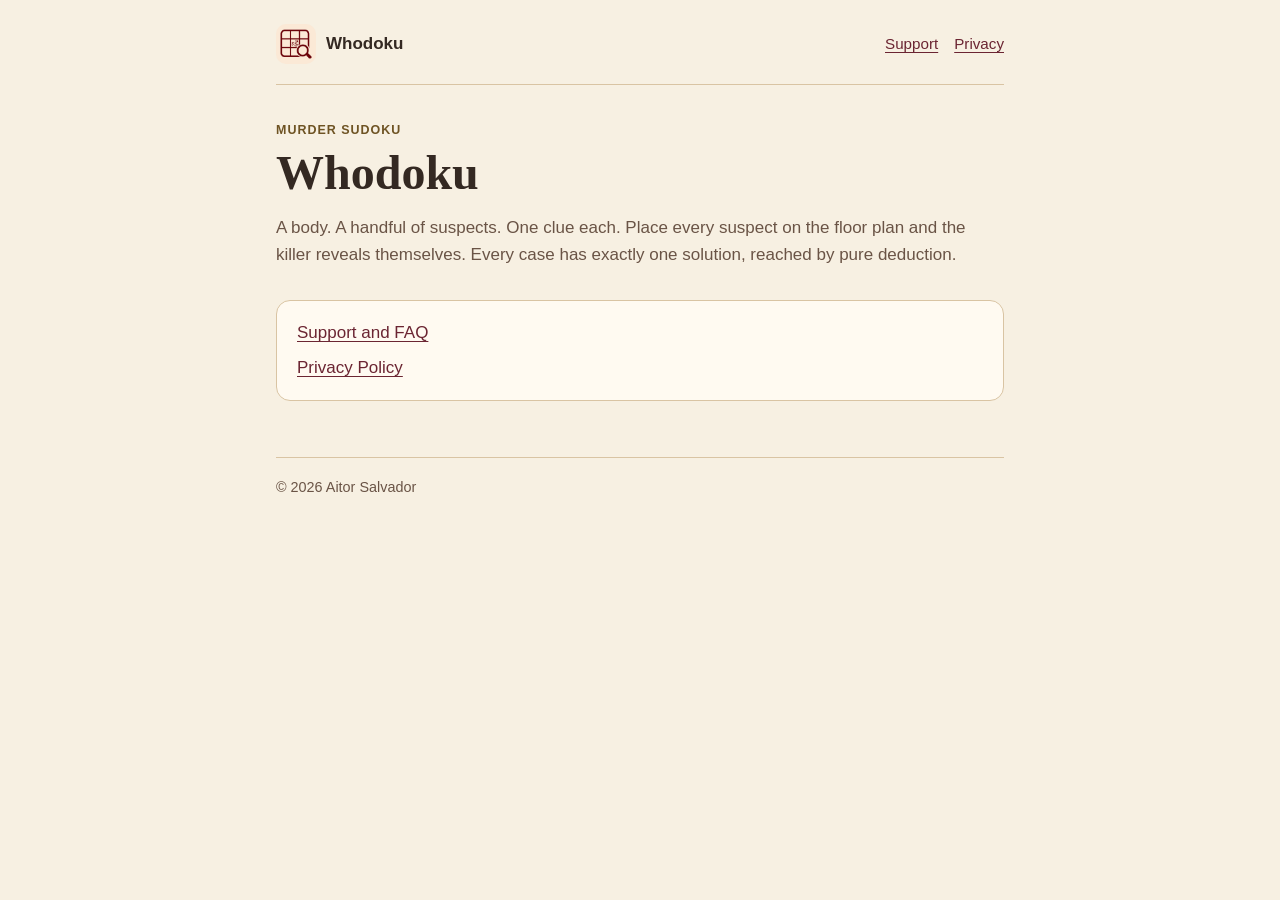
==== whodoku/index.html @ 44576a93 "Add Whodoku support and privacy pages Co-Authored-By: Claude Opus 5.5 <noreply@anthropic.com>" ====
<!doctype html>
<html lang="en">
<head>
  <meta charset="utf-8">
  <meta name="viewport" content="width=device-width, initial-scale=1">
  <title>Murder Sudoku: Whodoku</title>
  <meta name="description" content="Whodoku: a murder mystery logic puzzle for iOS and Android.">
  <link rel="icon" href="icon.png">
  <link rel="stylesheet" href="style.css">
</head>
<body>
  <div class="shell">
    <nav>
      <a class="brand" href="./"><img src="icon.png" alt="">Whodoku</a>
      <div class="links">
        <a href="support.html">Support</a>
        <a href="privacy.html">Privacy</a>
      </div>
    </nav>
    <header>
      <p class="eyebrow">Murder Sudoku</p>
      <h1>Whodoku</h1>
      <p class="lede">A body. A handful of suspects. One clue each. Place every suspect on the floor plan and the
      killer reveals themselves. Every case has exactly one solution, reached by pure deduction.</p>
    </header>
    <main>
      <div class="card">
        <p><a href="support.html">Support and FAQ</a></p>
        <p><a href="privacy.html">Privacy Policy</a></p>
      </div>
    </main>
    <footer>© 2026 Aitor Salvador</footer>
  </div>
</body>
</html>
---- whodoku/style.css ----
:root {
  color-scheme: light dark;
  --paper: #f7f0e2;
  --panel: #fffaf1;
  --ink: #342922;
  --muted: #6a5446;
  --line: #d9c4a3;
  --accent: #832f3c;
  --accent-ink: #6b2532;
  --gold: #6e5323;
}

@media (prefers-color-scheme: dark) {
  :root {
    --paper: #1e1916;
    --panel: #2a2420;
    --ink: #f2e8d8;
    --muted: #c8b6a2;
    --line: #4a3e35;
    --accent: #e08a96;
    --accent-ink: #f0a6b0;
    --gold: #d3ac64;
  }
}

* { box-sizing: border-box; }

body {
  margin: 0;
  background: var(--paper);
  color: var(--ink);
  font-family: -apple-system, BlinkMacSystemFont, "Segoe UI", Roboto, "Helvetica Neue", Arial, sans-serif;
  font-size: 17px;
  line-height: 1.6;
  -webkit-text-size-adjust: 100%;
}

a { color: var(--accent-ink); text-underline-offset: 0.18em; }
a:focus-visible { outline: 3px solid var(--accent); outline-offset: 2px; border-radius: 3px; }

.shell { max-width: 760px; margin: 0 auto; padding: 24px 16px 64px; }

nav {
  display: flex;
  align-items: center;
  justify-content: space-between;
  gap: 12px;
  flex-wrap: wrap;
  padding-bottom: 20px;
  border-bottom: 1px solid var(--line);
}

.brand { display: flex; align-items: center; gap: 10px; color: var(--ink); text-decoration: none; font-weight: 700; }
.brand img { width: 40px; height: 40px; border-radius: 10px; }
nav .links { display: flex; gap: 16px; font-size: 0.95rem; }
nav .links a[aria-current="page"] { color: var(--ink); font-weight: 600; text-decoration: none; }

header { padding: 36px 0 8px; }
.eyebrow { margin: 0 0 6px; color: var(--gold); font-size: 0.78rem; font-weight: 700; letter-spacing: 0.08em; text-transform: uppercase; }
h1 { margin: 0; font-family: Georgia, "Times New Roman", serif; font-size: clamp(2rem, 7vw, 3rem); line-height: 1.1; }
.lede { margin: 14px 0 0; color: var(--muted); }

h2 { margin: 40px 0 8px; font-family: Georgia, "Times New Roman", serif; font-size: 1.45rem; line-height: 1.25; }
h3 { margin: 24px 0 4px; font-size: 1.05rem; }
p, ul { margin: 8px 0; }
ul { padding-left: 1.25em; }
li { margin: 4px 0; }

.card {
  margin: 24px 0;
  padding: 18px 20px;
  background: var(--panel);
  border: 1px solid var(--line);
  border-radius: 14px;
}
.card p:first-child { margin-top: 0; }
.card p:last-child { margin-bottom: 0; }

.button {
  display: inline-block;
  margin-top: 6px;
  padding: 10px 18px;
  background: var(--accent);
  color: var(--paper);
  border-radius: 999px;
  font-weight: 600;
  text-decoration: none;
}

details { border-bottom: 1px solid var(--line); padding: 12px 0; }
summary { cursor: pointer; font-weight: 600; }
details > p, details > ul { color: var(--ink); }

.table-wrap { overflow-x: auto; margin: 12px 0; }
table { width: 100%; border-collapse: collapse; font-size: 0.93rem; }
th, td { text-align: left; vertical-align: top; padding: 8px 10px; border-bottom: 1px solid var(--line); }
th { color: var(--muted); font-weight: 600; }

footer { margin-top: 56px; padding-top: 18px; border-top: 1px solid var(--line); color: var(--muted); font-size: 0.9rem; }
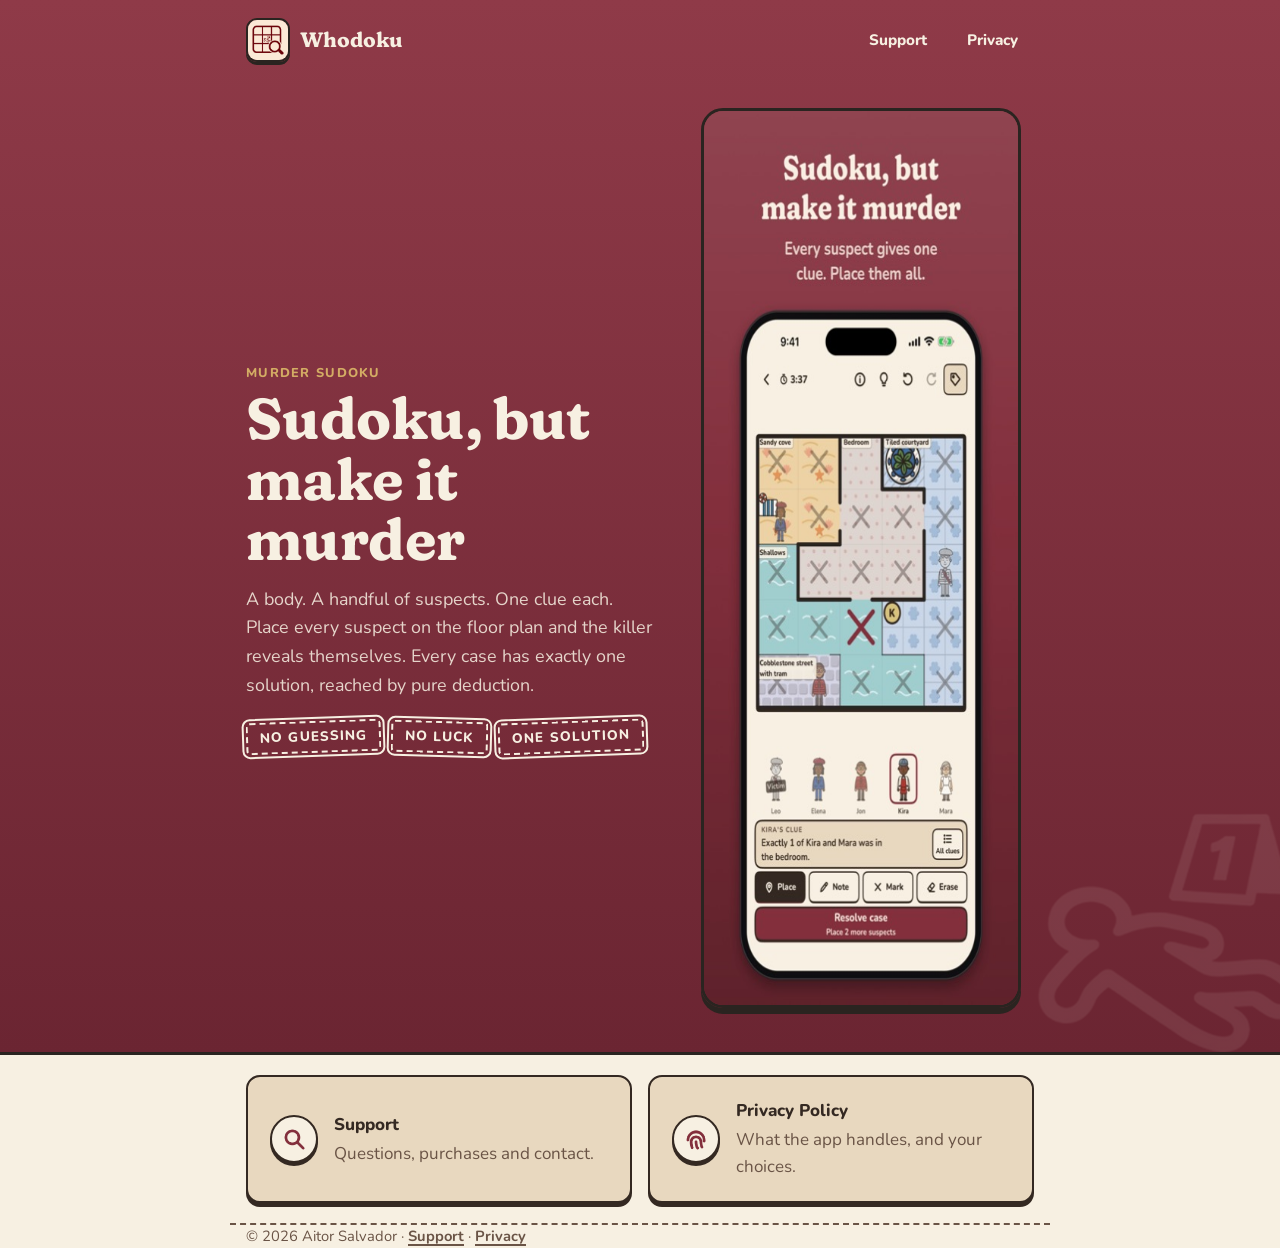
==== commit c3353162: "Whodoku pages: the app's look (Fraunces, Nunito, case-board cards, stamps) Co-Authored-By: Claude Op" ====
--- a/whodoku/index.html
+++ b/whodoku/index.html
@@ -5,31 +5,51 @@
   <meta name="viewport" content="width=device-width, initial-scale=1">
   <title>Murder Sudoku: Whodoku</title>
   <meta name="description" content="Whodoku: a murder mystery logic puzzle for iOS and Android.">
+  <meta name="theme-color" content="#8f3a48">
   <link rel="icon" href="icon.png">
+  <link rel="apple-touch-icon" href="icon.png">
   <link rel="stylesheet" href="style.css">
 </head>
 <body>
-  <div class="shell">
-    <nav>
-      <a class="brand" href="./"><img src="icon.png" alt="">Whodoku</a>
-      <div class="links">
-        <a href="support.html">Support</a>
-        <a href="privacy.html">Privacy</a>
+  <div class="hero">
+    <div class="wrap">
+      <div class="topbar">
+        <a class="brand" href="./"><img src="icon.png" alt="">Whodoku</a>
+        <nav class="tabs" aria-label="Pages">
+          <a class="tab" href="support.html">Support</a>
+          <a class="tab" href="privacy.html">Privacy</a>
+        </nav>
       </div>
-    </nav>
-    <header>
-      <p class="eyebrow">Murder Sudoku</p>
-      <h1>Whodoku</h1>
-      <p class="lede">A body. A handful of suspects. One clue each. Place every suspect on the floor plan and the
-      killer reveals themselves. Every case has exactly one solution, reached by pure deduction.</p>
-    </header>
-    <main>
-      <div class="card">
-        <p><a href="support.html">Support and FAQ</a></p>
-        <p><a href="privacy.html">Privacy Policy</a></p>
+      <div class="hero-body split">
+        <div>
+          <p class="eyebrow">Murder Sudoku</p>
+          <h1>Sudoku, but make it murder</h1>
+          <p class="lede">A body. A handful of suspects. One clue each. Place every suspect on the floor plan and the
+          killer reveals themselves. Every case has exactly one solution, reached by pure deduction.</p>
+          <div class="stamps">
+            <span class="stamp">No guessing</span>
+            <span class="stamp">No luck</span>
+            <span class="stamp">One solution</span>
+          </div>
+        </div>
+        <div class="shot"><img src="assets/screenshot-case.jpg" alt="A Whodoku case: a floor plan with rooms, suspects and a clue" width="414" height="900"></div>
       </div>
-    </main>
-    <footer>© 2026 Aitor Salvador</footer>
+    </div>
   </div>
+
+  <main class="wrap">
+    <div class="links-grid">
+      <a class="card link-card" href="support.html">
+        <span class="badge-icon"><span class="icon" style="--src:url(assets/ds_icon_magnifier.png)"></span></span>
+        <span><strong>Support</strong><p>Questions, purchases and contact.</p></span>
+      </a>
+      <a class="card link-card" href="privacy.html">
+        <span class="badge-icon"><span class="icon" style="--src:url(assets/ds_icon_fingerprint.png)"></span></span>
+        <span><strong>Privacy Policy</strong><p>What the app handles, and your choices.</p></span>
+      </a>
+    </div>
+  </main>
+
+  <footer class="wrap">© 2026 Aitor Salvador · <a href="support.html">Support</a> · <a href="privacy.html">Privacy</a></footer>
 </body>
 </html>
--- a/whodoku/style.css
+++ b/whodoku/style.css
@@ -1,99 +1,283 @@
+/* Whodoku site: the app's design system (MurdokuTheme) on the web. Fonts are the app's own (OFL), self-hosted. */
+@font-face { font-family: "Fraunces"; src: url("fonts/Fraunces-Bold.ttf") format("truetype"); font-weight: 700; font-display: swap; }
+@font-face { font-family: "Nunito"; src: url("fonts/Nunito-Regular.ttf") format("truetype"); font-weight: 400; font-display: swap; }
+@font-face { font-family: "Nunito"; src: url("fonts/Nunito-Bold.ttf") format("truetype"); font-weight: 700; font-display: swap; }
+@font-face { font-family: "Nunito"; src: url("fonts/Nunito-ExtraBold.ttf") format("truetype"); font-weight: 800; font-display: swap; }
+
 :root {
-  color-scheme: light dark;
+  color-scheme: light;
   --paper: #f7f0e2;
-  --panel: #fffaf1;
+  --surface: #e8d8bf;
+  --surface-hover: #e0cdaf;
   --ink: #342922;
   --muted: #6a5446;
-  --line: #d9c4a3;
+  --wall: #2a2420;
   --accent: #832f3c;
-  --accent-ink: #6b2532;
+  --accent-pressed: #6b2532;
+  --door: #d3ac64;
   --gold: #6e5323;
-}
-
-@media (prefers-color-scheme: dark) {
-  :root {
-    --paper: #1e1916;
-    --panel: #2a2420;
-    --ink: #f2e8d8;
-    --muted: #c8b6a2;
-    --line: #4a3e35;
-    --accent: #e08a96;
-    --accent-ink: #f0a6b0;
-    --gold: #d3ac64;
-  }
+  --teal: #2f5d5a;
+  --tile: #9dc0de;
+  --terracotta: #e3a17e;
+  --olive: #bcc487;
+  --radius: 14px;
+  --edge: 2px solid var(--ink);
+  --lift: 0 4px 0 var(--ink);
 }
 
 * { box-sizing: border-box; }
+
+html { scroll-behavior: smooth; }
 
 body {
   margin: 0;
   background: var(--paper);
   color: var(--ink);
-  font-family: -apple-system, BlinkMacSystemFont, "Segoe UI", Roboto, "Helvetica Neue", Arial, sans-serif;
+  font-family: "Nunito", -apple-system, BlinkMacSystemFont, "Segoe UI", sans-serif;
   font-size: 17px;
   line-height: 1.6;
   -webkit-text-size-adjust: 100%;
 }
 
-a { color: var(--accent-ink); text-underline-offset: 0.18em; }
-a:focus-visible { outline: 3px solid var(--accent); outline-offset: 2px; border-radius: 3px; }
-
-.shell { max-width: 760px; margin: 0 auto; padding: 24px 16px 64px; }
-
-nav {
+a { color: var(--accent); font-weight: 700; text-underline-offset: 0.2em; text-decoration-thickness: 1.5px; }
+a:hover { color: var(--accent-pressed); }
+a:focus-visible, summary:focus-visible { outline: 3px solid var(--door); outline-offset: 3px; border-radius: 6px; }
+
+.wrap { max-width: 820px; margin: 0 auto; padding: 0 16px; }
+
+/* ---------- Hero band (the store screenshots' backdrop) ---------- */
+.hero {
+  position: relative;
+  overflow: hidden;
+  color: var(--paper);
+  background: linear-gradient(180deg, #8f3a48 0%, #6b2532 100%);
+  border-bottom: 3px solid var(--wall);
+}
+.hero.teal { background: linear-gradient(180deg, #2f6a66 0%, #1f4a49 100%); }
+
+.hero::after { /* the chalk outline from the splash screen, as a watermark */
+  content: "";
+  position: absolute;
+  right: -40px;
+  bottom: -30px;
+  width: 300px;
+  height: 300px;
+  background: var(--paper);
+  opacity: 0.09;
+  -webkit-mask: url("assets/evidence.png") center / contain no-repeat;
+  mask: url("assets/evidence.png") center / contain no-repeat;
+  pointer-events: none;
+}
+
+.topbar { display: flex; align-items: center; justify-content: space-between; gap: 12px; flex-wrap: wrap; padding: 18px 0; }
+.brand { display: flex; align-items: center; gap: 10px; color: var(--paper); text-decoration: none; font-family: "Fraunces", Georgia, serif; font-size: 1.3rem; }
+.brand:hover { color: var(--paper); }
+.brand img { width: 44px; height: 44px; border-radius: 11px; border: 2px solid var(--wall); box-shadow: 0 3px 0 var(--wall); }
+
+.tabs { display: flex; gap: 8px; }
+.tab {
+  padding: 6px 14px;
+  border-radius: 10px;
+  border: 2px solid transparent;
+  color: var(--paper);
+  font-weight: 800;
+  font-size: 0.95rem;
+  text-decoration: none;
+}
+.tab:hover { color: var(--paper); background: rgba(247, 240, 226, 0.12); }
+.tab[aria-current="page"] { background: var(--surface); color: var(--ink); border: var(--edge); box-shadow: 0 3px 0 var(--ink); }
+
+.hero-body { position: relative; z-index: 1; padding: 28px 0 44px; }
+.hero .eyebrow { color: var(--door); }
+.hero h1 { color: var(--paper); }
+.hero .lede { color: rgba(247, 240, 226, 0.86); max-width: 600px; }
+
+.eyebrow {
+  margin: 0 0 6px;
+  color: var(--accent);
+  font-size: 0.8rem;
+  font-weight: 800;
+  letter-spacing: 0.1em;
+  text-transform: uppercase;
+}
+
+h1, h2, h3 { font-family: "Fraunces", Georgia, serif; font-weight: 700; letter-spacing: -0.01em; }
+h1 { margin: 0; font-size: clamp(2.3rem, 8vw, 3.6rem); line-height: 1.05; }
+.lede { margin: 14px 0 0; font-size: 1.12rem; }
+
+/* ---------- Stamps (the "CLASSIFIED" labels) ---------- */
+.stamps { display: flex; flex-wrap: wrap; gap: 10px; margin-top: 22px; }
+.stamp {
+  display: inline-block;
+  padding: 3px 12px;
+  border: 2px dashed currentColor;
+  outline: 2px solid currentColor;
+  outline-offset: 2px;
+  border-radius: 4px;
+  font-weight: 800;
+  font-size: 0.85rem;
+  letter-spacing: 0.08em;
+  text-transform: uppercase;
+  transform: rotate(-2deg);
+}
+.stamp:nth-child(even) { transform: rotate(1.5deg); }
+.hero .stamp { color: var(--paper); }
+.stamp.red { color: var(--accent); background: rgba(131, 47, 60, 0.06); }
+
+/* ---------- Content ---------- */
+main { padding: 36px 0 24px; }
+
+.card {
+  margin: 20px 0;
+  padding: 20px 22px;
+  background: var(--surface);
+  border: var(--edge);
+  border-radius: var(--radius);
+  box-shadow: var(--lift);
+}
+.card.paper { background: #fffaf1; }
+.card > :first-child { margin-top: 0; }
+.card > :last-child { margin-bottom: 0; }
+
+.card-head { display: flex; align-items: center; gap: 14px; margin-bottom: 8px; }
+.card-head h2, .card-head h3 { margin: 0; }
+
+.icon {
+  flex: none;
+  display: inline-block;
+  width: 26px;
+  height: 26px;
+  background: currentColor;
+  -webkit-mask: var(--src) center / contain no-repeat;
+  mask: var(--src) center / contain no-repeat;
+}
+.badge-icon {
+  flex: none;
+  display: grid;
+  place-items: center;
+  width: 48px;
+  height: 48px;
+  border-radius: 50%;
+  background: var(--paper);
+  border: var(--edge);
+  color: var(--accent);
+  box-shadow: 0 3px 0 var(--ink);
+}
+.badge-icon img { width: 30px; height: 30px; }
+
+h2 { margin: 44px 0 10px; font-size: 1.6rem; line-height: 1.2; }
+h3 { margin: 22px 0 4px; font-size: 1.15rem; }
+p, ul { margin: 8px 0; }
+ul { padding-left: 1.2em; }
+li { margin: 5px 0; }
+li::marker { color: var(--accent); }
+strong { font-weight: 800; }
+
+.section-title { display: flex; align-items: center; gap: 12px; margin: 48px 0 12px; }
+.section-title h2 { margin: 0; }
+.token { /* the gold suspect token */
+  flex: none;
+  display: grid;
+  place-items: center;
+  width: 36px;
+  height: 36px;
+  border-radius: 50%;
+  background: var(--door);
+  border: var(--edge);
+  font-weight: 800;
+  font-size: 0.95rem;
+}
+
+/* ---------- Buttons ---------- */
+.button {
+  display: inline-flex;
+  align-items: center;
+  gap: 10px;
+  padding: 12px 22px;
+  background: var(--accent);
+  color: var(--paper);
+  border: var(--edge);
+  border-radius: 12px;
+  box-shadow: var(--lift);
+  font-weight: 800;
+  text-decoration: none;
+  transition: transform 0.08s, box-shadow 0.08s;
+}
+.button:hover { color: var(--paper); background: var(--accent-pressed); }
+.button:active { transform: translateY(3px); box-shadow: 0 1px 0 var(--ink); }
+.button.light { background: var(--paper); color: var(--ink); }
+.button.light:hover { background: var(--surface-hover); color: var(--ink); }
+
+/* ---------- Contents chips ---------- */
+.chips { display: flex; flex-wrap: wrap; gap: 8px; margin: 12px 0 0; padding: 0; list-style: none; }
+.chips a {
+  display: inline-block;
+  padding: 5px 12px;
+  background: #fffaf1;
+  border: var(--edge);
+  border-radius: 999px;
+  color: var(--ink);
+  font-size: 0.9rem;
+  text-decoration: none;
+}
+.chips a:hover { background: var(--surface-hover); }
+
+/* ---------- FAQ ---------- */
+.faq-group { display: grid; gap: 12px; }
+details {
+  background: #fffaf1;
+  border: var(--edge);
+  border-radius: var(--radius);
+  box-shadow: 0 3px 0 var(--ink);
+}
+details[open] { background: var(--surface); }
+summary {
   display: flex;
   align-items: center;
   justify-content: space-between;
   gap: 12px;
-  flex-wrap: wrap;
-  padding-bottom: 20px;
-  border-bottom: 1px solid var(--line);
-}
-
-.brand { display: flex; align-items: center; gap: 10px; color: var(--ink); text-decoration: none; font-weight: 700; }
-.brand img { width: 40px; height: 40px; border-radius: 10px; }
-nav .links { display: flex; gap: 16px; font-size: 0.95rem; }
-nav .links a[aria-current="page"] { color: var(--ink); font-weight: 600; text-decoration: none; }
-
-header { padding: 36px 0 8px; }
-.eyebrow { margin: 0 0 6px; color: var(--gold); font-size: 0.78rem; font-weight: 700; letter-spacing: 0.08em; text-transform: uppercase; }
-h1 { margin: 0; font-family: Georgia, "Times New Roman", serif; font-size: clamp(2rem, 7vw, 3rem); line-height: 1.1; }
-.lede { margin: 14px 0 0; color: var(--muted); }
-
-h2 { margin: 40px 0 8px; font-family: Georgia, "Times New Roman", serif; font-size: 1.45rem; line-height: 1.25; }
-h3 { margin: 24px 0 4px; font-size: 1.05rem; }
-p, ul { margin: 8px 0; }
-ul { padding-left: 1.25em; }
-li { margin: 4px 0; }
-
-.card {
-  margin: 24px 0;
-  padding: 18px 20px;
-  background: var(--panel);
-  border: 1px solid var(--line);
-  border-radius: 14px;
-}
-.card p:first-child { margin-top: 0; }
-.card p:last-child { margin-bottom: 0; }
-
-.button {
-  display: inline-block;
-  margin-top: 6px;
-  padding: 10px 18px;
-  background: var(--accent);
-  color: var(--paper);
-  border-radius: 999px;
-  font-weight: 600;
-  text-decoration: none;
-}
-
-details { border-bottom: 1px solid var(--line); padding: 12px 0; }
-summary { cursor: pointer; font-weight: 600; }
-details > p, details > ul { color: var(--ink); }
-
-.table-wrap { overflow-x: auto; margin: 12px 0; }
+  padding: 14px 18px;
+  cursor: pointer;
+  font-weight: 800;
+  list-style: none;
+}
+summary::-webkit-details-marker { display: none; }
+summary::after {
+  content: "";
+  flex: none;
+  width: 10px;
+  height: 10px;
+  border-right: 3px solid var(--ink);
+  border-bottom: 3px solid var(--ink);
+  transform: rotate(45deg) translateY(-3px);
+  transition: transform 0.15s;
+}
+details[open] summary::after { transform: rotate(-135deg) translateY(-2px); }
+details > p, details > ul { margin: 0; padding: 0 18px 16px; }
+details > ul { padding-left: 38px; }
+
+/* ---------- Tables ---------- */
+.table-wrap { overflow-x: auto; margin: 14px 0; border: var(--edge); border-radius: var(--radius); box-shadow: var(--lift); background: #fffaf1; }
 table { width: 100%; border-collapse: collapse; font-size: 0.93rem; }
-th, td { text-align: left; vertical-align: top; padding: 8px 10px; border-bottom: 1px solid var(--line); }
-th { color: var(--muted); font-weight: 600; }
-
-footer { margin-top: 56px; padding-top: 18px; border-top: 1px solid var(--line); color: var(--muted); font-size: 0.9rem; }
+th, td { text-align: left; vertical-align: top; padding: 10px 12px; }
+th { background: var(--surface); font-weight: 800; border-bottom: var(--edge); }
+tr + tr td { border-top: 1px dashed var(--muted); }
+
+/* ---------- Home ---------- */
+.split { display: grid; grid-template-columns: 1fr; gap: 28px; align-items: center; }
+.shot { max-width: 320px; margin: 0 auto; }
+.shot img { display: block; width: 100%; border-radius: 22px; border: 3px solid var(--wall); box-shadow: 0 6px 0 var(--wall); }
+.cta { display: flex; flex-wrap: wrap; gap: 12px; margin-top: 24px; }
+.links-grid { display: grid; grid-template-columns: 1fr; gap: 16px; }
+.link-card { display: flex; align-items: center; gap: 16px; color: var(--ink); text-decoration: none; }
+.link-card:hover { color: var(--ink); background: var(--surface-hover); }
+.link-card p { margin: 2px 0 0; font-weight: 400; color: var(--muted); }
+
+@media (min-width: 720px) {
+  .split { grid-template-columns: 1.2fr 1fr; }
+  .links-grid { grid-template-columns: 1fr 1fr; }
+}
+
+/* ---------- Footer ---------- */
+footer { margin-top: 40px; padding: 22px 0 40px; border-top: 2px dashed var(--muted); color: var(--muted); font-size: 0.92rem; }
+footer a { color: var(--muted); }
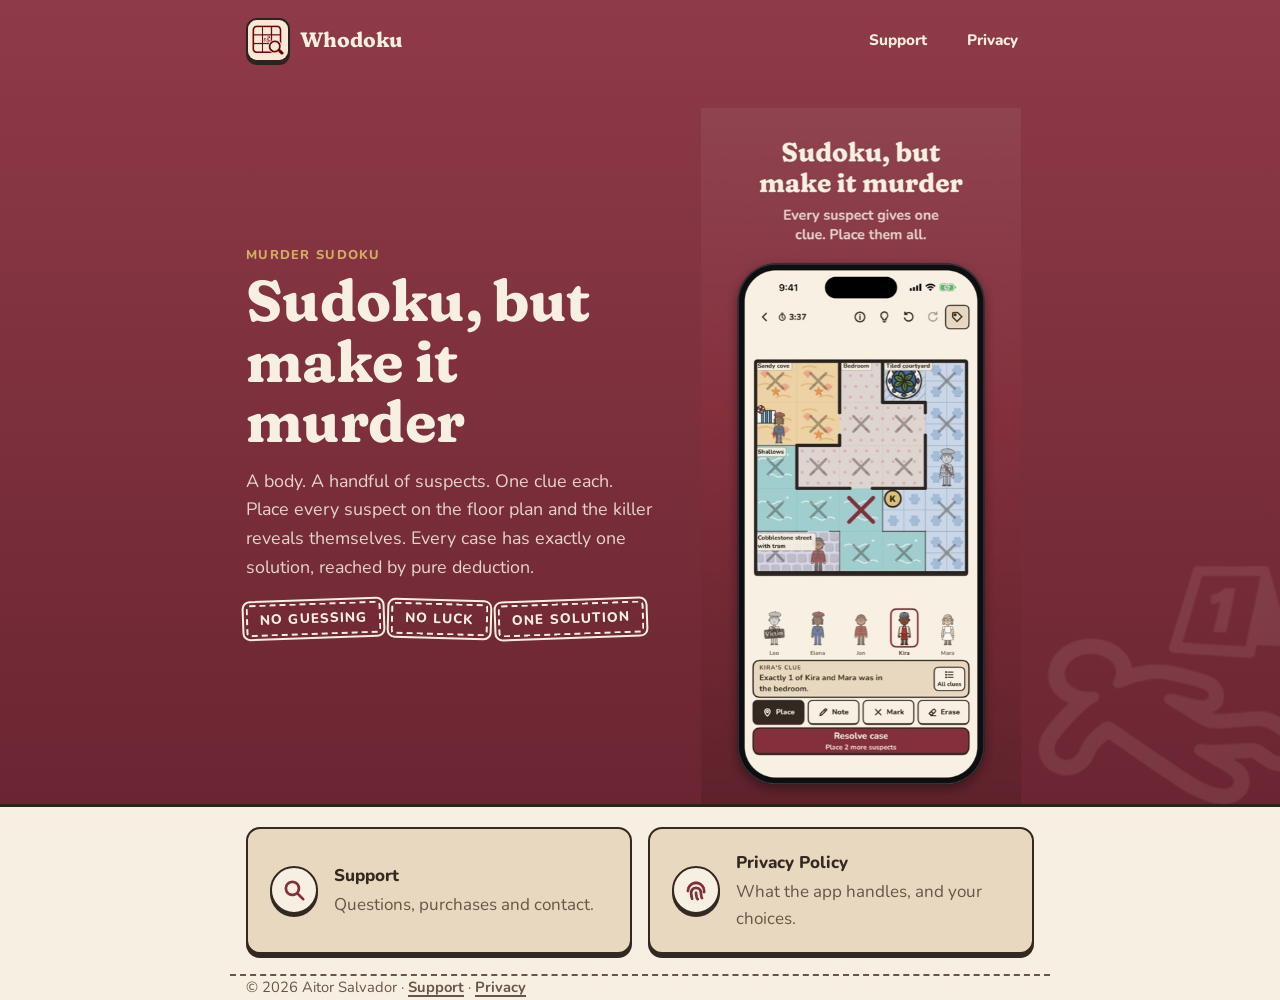
==== commit 9472f228: "Whodoku home: phone-only screenshot Co-Authored-By: Claude Opus 5.5 <noreply@anthropic.com>" ====
--- a/whodoku/index.html
+++ b/whodoku/index.html
@@ -32,7 +32,7 @@
             <span class="stamp">One solution</span>
           </div>
         </div>
-        <div class="shot"><img src="assets/screenshot-case.jpg" alt="A Whodoku case: a floor plan with rooms, suspects and a clue" width="414" height="900"></div>
+        <div class="shot"><img src="assets/screenshot-case.jpg" alt="A Whodoku case: a floor plan with rooms, suspects and a clue" width="460" height="1000"></div>
       </div>
     </div>
   </div>
--- a/whodoku/style.css
+++ b/whodoku/style.css
@@ -266,7 +266,9 @@
 /* ---------- Home ---------- */
 .split { display: grid; grid-template-columns: 1fr; gap: 28px; align-items: center; }
 .shot { max-width: 320px; margin: 0 auto; }
-.shot img { display: block; width: 100%; border-radius: 22px; border: 3px solid var(--wall); box-shadow: 0 6px 0 var(--wall); }
+.shot img { display: block; width: 100%; height: auto; }
+.hero-body.split { padding-bottom: 0; }
+.hero-body.split > div:first-child { padding-bottom: 32px; }
 .cta { display: flex; flex-wrap: wrap; gap: 12px; margin-top: 24px; }
 .links-grid { display: grid; grid-template-columns: 1fr; gap: 16px; }
 .link-card { display: flex; align-items: center; gap: 16px; color: var(--ink); text-decoration: none; }
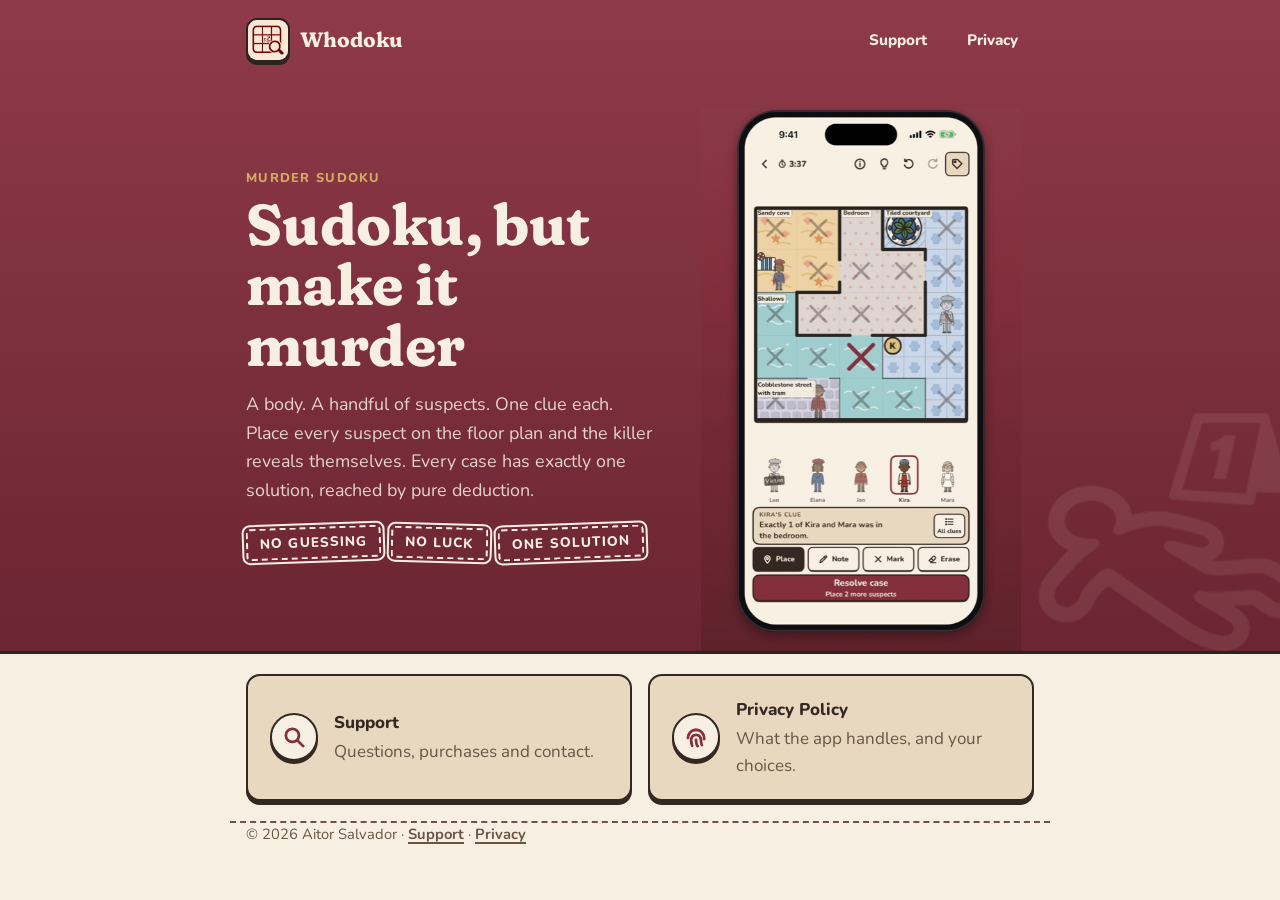
==== commit 967c848a: "Whodoku home: crop the screenshot caption in CSS Co-Authored-By: Claude Opus 5.5 <noreply@anthropic." ====
--- a/whodoku/index.html
+++ b/whodoku/index.html
@@ -8,7 +8,7 @@
   <meta name="theme-color" content="#8f3a48">
   <link rel="icon" href="icon.png">
   <link rel="apple-touch-icon" href="icon.png">
-  <link rel="stylesheet" href="style.css">
+  <link rel="stylesheet" href="style.css?v=4">
 </head>
 <body>
   <div class="hero">
@@ -32,7 +32,7 @@
             <span class="stamp">One solution</span>
           </div>
         </div>
-        <div class="shot"><img src="assets/screenshot-case.jpg" alt="A Whodoku case: a floor plan with rooms, suspects and a clue" width="460" height="1000"></div>
+        <div class="shot"><img src="assets/screenshot-case.jpg?v=4" alt="A Whodoku case: a floor plan with rooms, suspects and a clue" width="460" height="1000"></div>
       </div>
     </div>
   </div>
--- a/whodoku/style.css
+++ b/whodoku/style.css
@@ -266,7 +266,8 @@
 /* ---------- Home ---------- */
 .split { display: grid; grid-template-columns: 1fr; gap: 28px; align-items: center; }
 .shot { max-width: 320px; margin: 0 auto; }
-.shot img { display: block; width: 100%; height: auto; }
+/* The store screenshot without its caption: keep the phone, crop the top 22% (caption band). */
+.shot img { display: block; width: 100%; height: auto; aspect-ratio: 460 / 780; object-fit: cover; object-position: bottom; }
 .hero-body.split { padding-bottom: 0; }
 .hero-body.split > div:first-child { padding-bottom: 32px; }
 .cta { display: flex; flex-wrap: wrap; gap: 12px; margin-top: 24px; }
